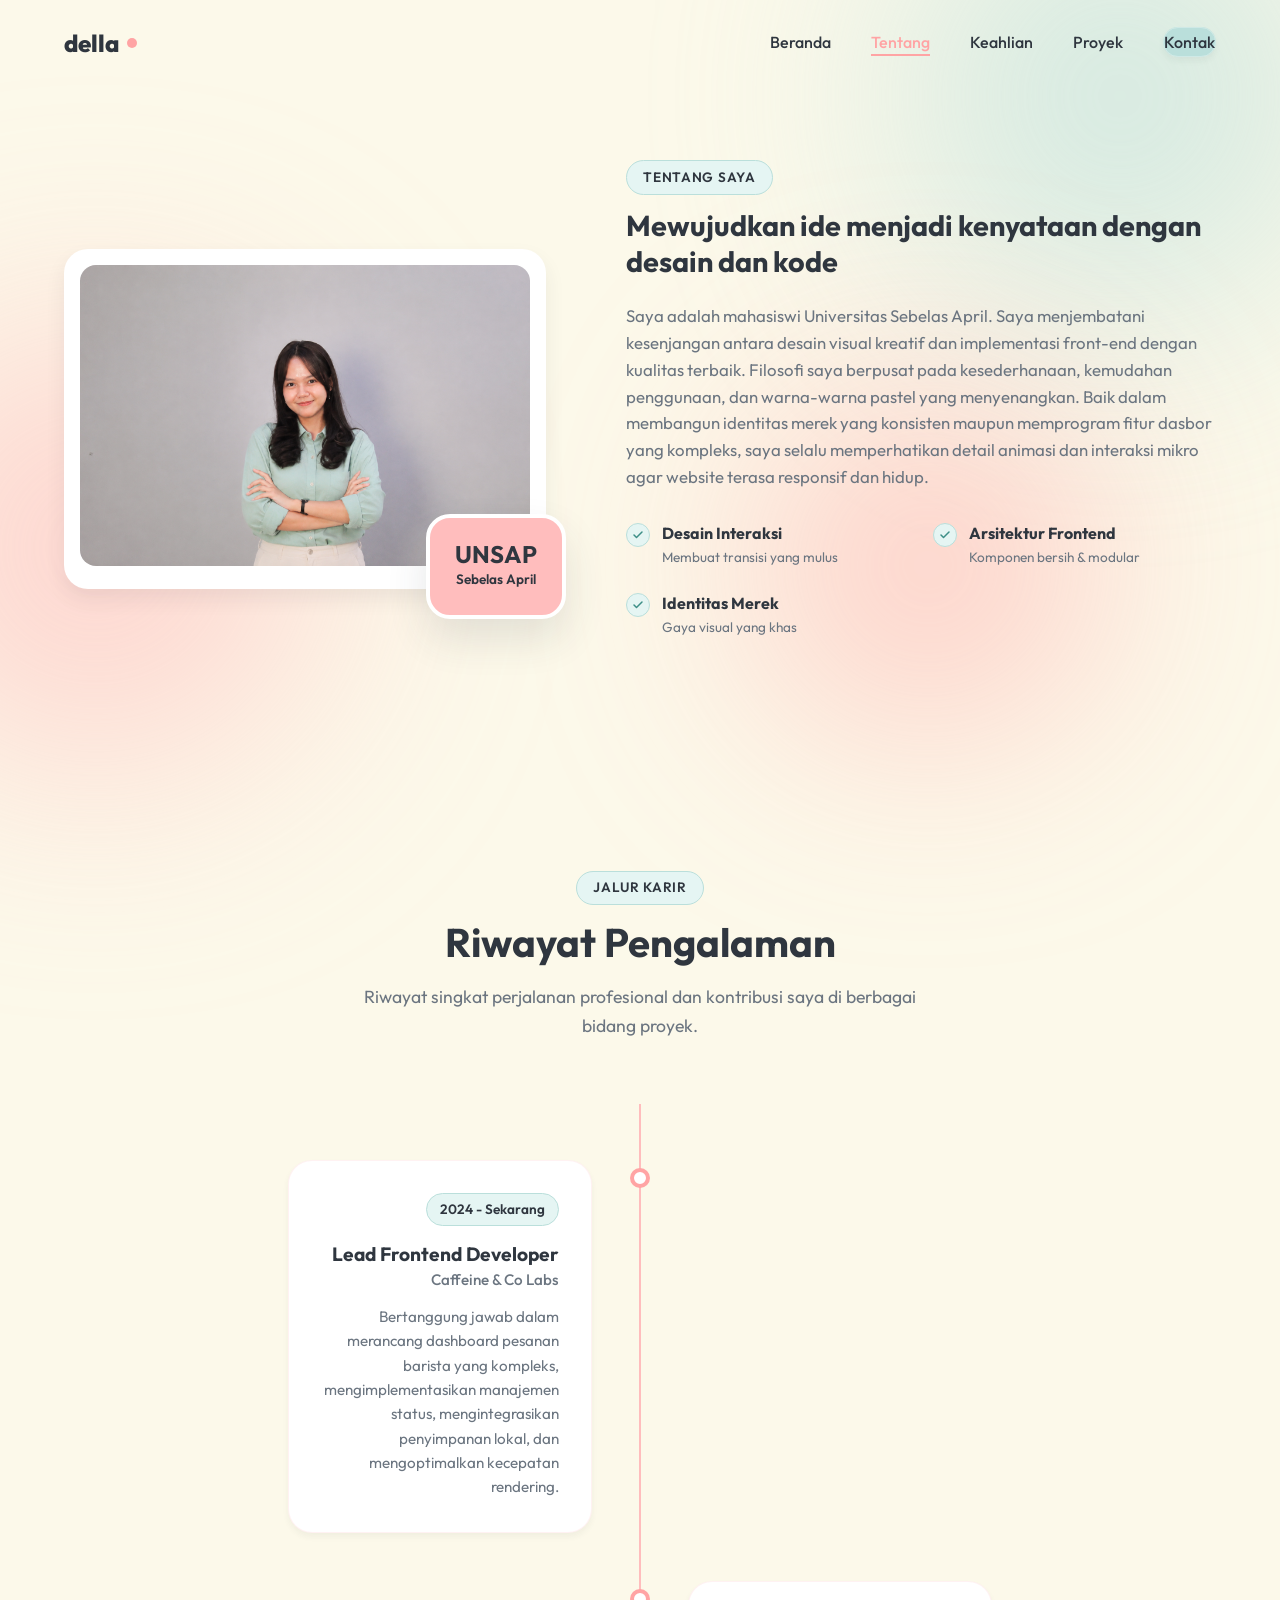
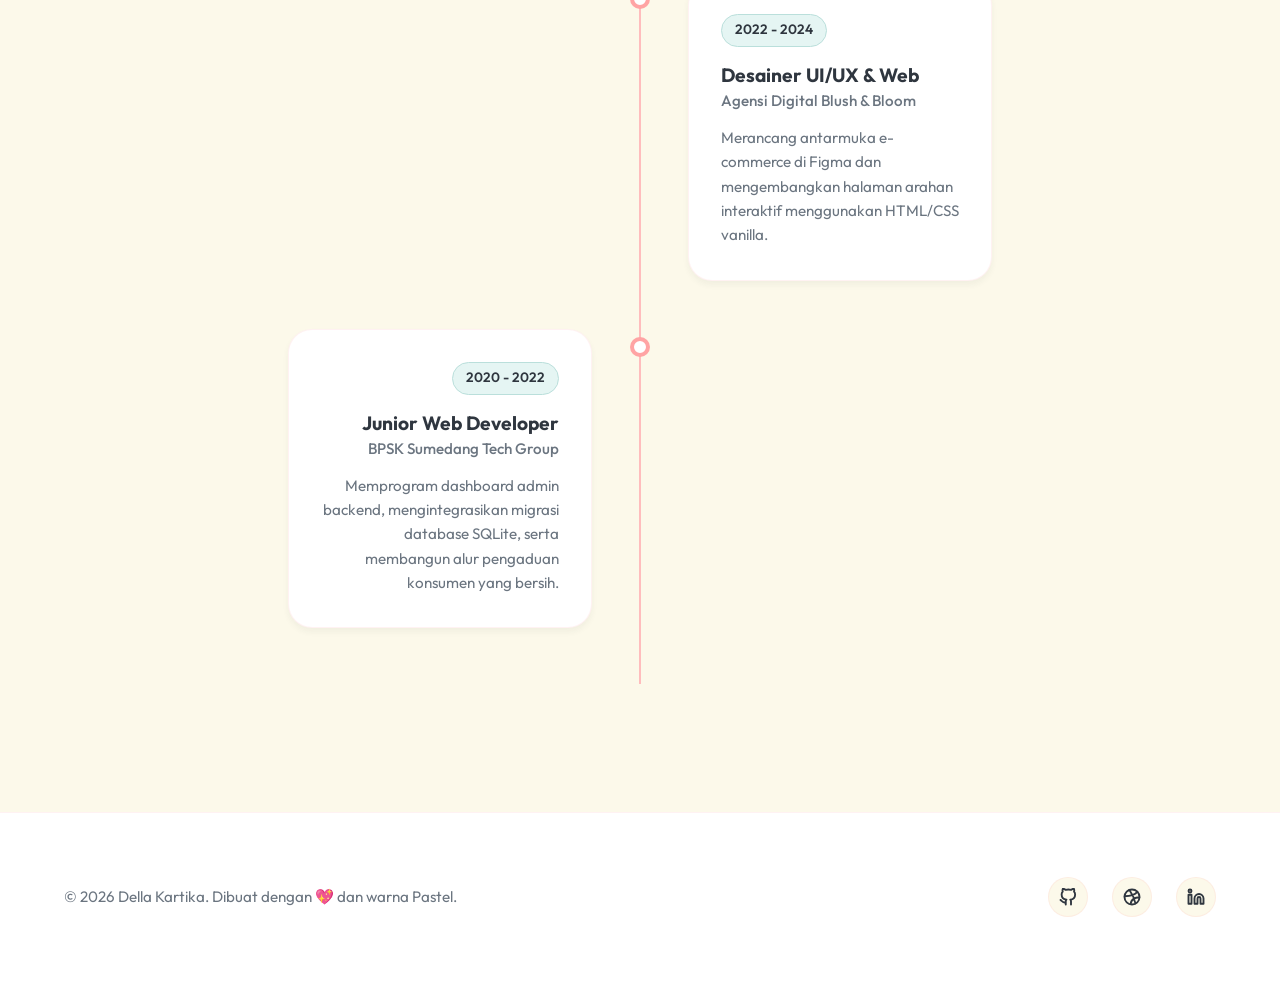
==== pastel-portfolio/about.html @ 95dc67ff "Pisah portofolio menjadi beberapa halaman terpisah (Beranda, Tentang, Keahlian, Proyek, Kontak)" ====
<!DOCTYPE html>
<html lang="id">
<head>
  <meta charset="UTF-8">
  <meta name="viewport" content="width=device-width, initial-scale=1.0">
  
  <title>Della Kartika | Tentang Saya</title>
  <meta name="description" content="Tentang Della Kartika - UI/UX Designer & Frontend Developer. Mahasiswi Universitas Sebelas April di Sumedang, Indonesia.">
  
  <!-- Favicon -->
  <link rel="icon" type="image/png" href="assets/avatar_profile.png">
  
  <!-- CSS Stylesheet -->
  <link rel="stylesheet" href="style.css">
</head>
<body>

  <!-- Background Blobs -->
  <div class="blob-decor blob-1"></div>
  <div class="blob-2 blob-decor"></div>
  <div class="blob-3 blob-decor"></div>

  <!-- Navigation Bar -->
  <header class="navbar" id="navbar">
    <div class="container">
      <a href="index.html" class="logo">
        della<span class="logo-dot"></span>
      </a>
      
      <nav>
        <ul class="nav-links" id="nav-links">
          <li class="nav-item"><a href="index.html">Beranda</a></li>
          <li class="nav-item"><a href="about.html" class="active">Tentang</a></li>
          <li class="nav-item"><a href="skill.html">Keahlian</a></li>
          <li class="nav-item"><a href="project.html">Proyek</a></li>
          <li class="nav-item"><a href="contact.html" class="nav-btn">Kontak</a></li>
        </ul>
      </nav>
      
      <button class="mobile-toggle" id="mobile-toggle" aria-label="Toggle Menu">
        <svg width="24" height="24" viewBox="0 0 24 24" fill="none" stroke="currentColor" stroke-width="2.5" stroke-linecap="round" stroke-linejoin="round">
          <line x1="3" y1="12" x2="21" y2="12"></line>
          <line x1="3" y1="6" x2="21" y2="6"></line>
          <line x1="3" y1="18" x2="21" y2="18"></line>
        </svg>
      </button>
    </div>
  </header>

  <!-- About Section -->
  <section class="about" id="about" style="padding-top: 10rem;">
    <div class="container">
      <div class="about-grid">
        <div class="about-visual" id="about-visual">
          <div class="about-img-box">
            <!-- Reuse avatar for secondary illustration, styled as Polaroid photo -->
            <img src="assets/avatar_profile.png" alt="Della Kartika working" class="about-img">
            <div class="about-badge">
              <span class="num" style="font-size: 1.5rem; font-weight: 700;">UNSAP</span>
              <span class="txt">Sebelas April</span>
            </div>
          </div>
        </div>
        
        <div class="about-content" id="about-content">
          <span class="section-tag">Tentang Saya</span>
          <h2 class="about-subtitle">Mewujudkan ide menjadi kenyataan dengan desain dan kode</h2>
          <p class="about-p">Saya adalah mahasiswi Universitas Sebelas April. Saya menjembatani kesenjangan antara desain visual kreatif dan implementasi front-end dengan kualitas terbaik. Filosofi saya berpusat pada kesederhanaan, kemudahan penggunaan, dan warna-warna pastel yang menyenangkan. Baik dalam membangun identitas merek yang konsisten maupun memprogram fitur dasbor yang kompleks, saya selalu memperhatikan detail animasi dan interaksi mikro agar website terasa responsif dan hidup.</p>
          
          <div class="about-details">
            <div class="detail-item">
              <div class="detail-check">
                <svg width="12" height="12" viewBox="0 0 24 24" fill="none" stroke="currentColor" stroke-width="3" stroke-linecap="round" stroke-linejoin="round"><polyline points="20 6 9 17 4 12"></polyline></svg>
              </div>
              <div class="detail-text">
                <h4>Desain Interaksi</h4>
                <p>Membuat transisi yang mulus</p>
              </div>
            </div>
            
            <div class="detail-item">
              <div class="detail-check">
                <svg width="12" height="12" viewBox="0 0 24 24" fill="none" stroke="currentColor" stroke-width="3" stroke-linecap="round" stroke-linejoin="round"><polyline points="20 6 9 17 4 12"></polyline></svg>
              </div>
              <div class="detail-text">
                <h4>Arsitektur Frontend</h4>
                <p>Komponen bersih & modular</p>
              </div>
            </div>
            
            <div class="detail-item">
              <div class="detail-check">
                <svg width="12" height="12" viewBox="0 0 24 24" fill="none" stroke="currentColor" stroke-width="3" stroke-linecap="round" stroke-linejoin="round"><polyline points="20 6 9 17 4 12"></polyline></svg>
              </div>
              <div class="detail-text">
                <h4>Identitas Merek</h4>
                <p>Gaya visual yang khas</p>
              </div>
            </div>
          </div>
        </div>
      </div>
    </div>
  </section>

  <!-- Experience Section -->
  <section class="experience" id="experience" style="padding-top: 4rem; padding-bottom: 8rem;">
    <div class="container">
      <div class="section-header" id="experience-header">
        <span class="section-tag">Jalur Karir</span>
        <h2 class="section-title">Riwayat Pengalaman</h2>
        <p class="section-desc">Riwayat singkat perjalanan profesional dan kontribusi saya di berbagai bidang proyek.</p>
      </div>
      
      <div class="timeline">
        
        <!-- Experience 1 -->
        <div class="timeline-item timeline-item-left" id="timeline-item-1">
          <div class="timeline-dot"></div>
          <div class="timeline-content">
            <span class="timeline-date">2024 - Sekarang</span>
            <h3 class="timeline-title">Lead Frontend Developer</h3>
            <h4 class="timeline-company">Caffeine & Co Labs</h4>
            <p class="timeline-desc">Bertanggung jawab dalam merancang dashboard pesanan barista yang kompleks, mengimplementasikan manajemen status, mengintegrasikan penyimpanan lokal, dan mengoptimalkan kecepatan rendering.</p>
          </div>
        </div>

        <!-- Experience 2 -->
        <div class="timeline-item timeline-item-right" id="timeline-item-2">
          <div class="timeline-dot"></div>
          <div class="timeline-content">
            <span class="timeline-date">2022 - 2024</span>
            <h3 class="timeline-title">Desainer UI/UX & Web</h3>
            <h4 class="timeline-company">Agensi Digital Blush & Bloom</h4>
            <p class="timeline-desc">Merancang antarmuka e-commerce di Figma dan mengembangkan halaman arahan interaktif menggunakan HTML/CSS vanilla.</p>
          </div>
        </div>

        <!-- Experience 3 -->
        <div class="timeline-item timeline-item-left" id="timeline-item-3">
          <div class="timeline-dot"></div>
          <div class="timeline-content">
            <span class="timeline-date">2020 - 2022</span>
            <h3 class="timeline-title">Junior Web Developer</h3>
            <h4 class="timeline-company">BPSK Sumedang Tech Group</h4>
            <p class="timeline-desc">Memprogram dashboard admin backend, mengintegrasikan migrasi database SQLite, serta membangun alur pengaduan konsumen yang bersih.</p>
          </div>
        </div>

      </div>
    </div>
  </section>

  <!-- Footer Section -->
  <footer>
    <div class="container">
      <div class="footer-content">
        <p class="footer-copy">&copy; 2026 Della Kartika. Dibuat dengan 💖 dan warna Pastel.</p>
        
        <ul class="social-links">
          <li>
            <a href="https://github.com" class="social-link" target="_blank" rel="noopener noreferrer" aria-label="GitHub">
              <svg width="18" height="18" viewBox="0 0 24 24" fill="none" stroke="currentColor" stroke-width="2.5" stroke-linecap="round" stroke-linejoin="round"><path d="M9 19c-5 1.5-5-2.5-7-3m14 6v-3.87a3.37 3.37 0 0 0-.94-2.61c3.14-.35 6.44-1.54 6.44-7A5.44 5.44 0 0 0 20 4.77 5.07 5.07 0 0 0 19.91 1S18.73.65 16 2.48a13.38 13.38 0 0 0-7 0C6.27.65 5.09 1 5.09 1A5.07 5.07 0 0 0 5 4.77a5.44 5.44 0 0 0-1.5 3.78c0 5.42 3.3 6.61 6.44 7A3.37 3.37 0 0 0 9 18.13V22"></path></svg>
            </a>
          </li>
          <li>
            <a href="https://dribbble.com" class="social-link" target="_blank" rel="noopener noreferrer" aria-label="Dribbble">
              <svg width="18" height="18" viewBox="0 0 24 24" fill="none" stroke="currentColor" stroke-width="2.5" stroke-linecap="round" stroke-linejoin="round"><circle cx="12" cy="12" r="10"></circle><path d="M8.56 2.75c4.37 6.03 6.02 9.42 8.03 17.72m2.54-15.38c-3.72 4.35-8.94 5.66-16.88 5.85m19.5 1.9c-3.5-.49-11.05 1-11.6 8.56"></path></svg>
            </a>
          </li>
          <li>
            <a href="https://linkedin.com" class="social-link" target="_blank" rel="noopener noreferrer" aria-label="LinkedIn">
              <svg width="18" height="18" viewBox="0 0 24 24" fill="none" stroke="currentColor" stroke-width="2.5" stroke-linecap="round" stroke-linejoin="round"><path d="M16 8a6 6 0 0 1 6 6v7h-4v-7a2 2 0 0 0-2-2 2 2 0 0 0-2 2v7h-4v-7a6 6 0 0 1 6-6z"></path><rect x="2" y="9" width="4" height="12"></rect><circle cx="4" cy="4" r="2"></circle></svg>
            </a>
          </li>
        </ul>
      </div>
    </div>
  </footer>

  <!-- Back to Top Button -->
  <button class="back-to-top" id="back-to-top" aria-label="Back to top">
    <svg width="20" height="20" viewBox="0 0 24 24" fill="none" stroke="currentColor" stroke-width="2.5" stroke-linecap="round" stroke-linejoin="round"><polyline points="18 15 12 9 6 15"></polyline></svg>
  </button>

  <!-- JavaScript Interaction -->
  <script src="script.js"></script>
</body>
</html>
---- pastel-portfolio/style.css ----
/* 
   Pastel Portfolio Stylesheet
   Color Palette:
   - Cream Background: #FCF9EA
   - Mint Accent: #BADFDB
   - Coral Accent: #FFA4A4
   - Rose Accent: #FFBDBD
*/

@import url('https://fonts.googleapis.com/css2?family=Outfit:wght@300;400;500;600;700;800&family=Playfair+Display:ital,wght@0,400;0,600;0,700;1,400&display=swap');

:root {
  --color-cream: #FCF9EA;
  --color-mint: #BADFDB;
  --color-coral: #FFA4A4;
  --color-rose: #FFBDBD;
  
  /* Semi-transparent variations for styling & glassmorphism */
  --color-cream-rgba: rgba(252, 249, 234, 0.85);
  --color-mint-light: #e5f5f3;
  --color-coral-light: #ffeaea;
  --color-rose-light: #fff0f0;
  
  /* Neutral Palette */
  --color-text-dark: #2F363F;
  --color-text-muted: #6B7580;
  --color-white: #FFFFFF;
  
  /* Borders and Shadows */
  --border-radius-sm: 8px;
  --border-radius-md: 16px;
  --border-radius-lg: 24px;
  --border-radius-circle: 50%;
  
  --shadow-sm: 0 4px 6px rgba(47, 54, 63, 0.05);
  --shadow-md: 0 10px 20px rgba(47, 54, 63, 0.08);
  --shadow-lg: 0 20px 40px rgba(47, 54, 63, 0.12);
  --shadow-inset: inset 0 2px 4px rgba(0, 0, 0, 0.06);
  
  --transition-fast: 0.2s ease;
  --transition-normal: 0.3s cubic-bezier(0.25, 0.8, 0.25, 1);
  --transition-slow: 0.5s cubic-bezier(0.25, 0.8, 0.25, 1);
}

/* Reset Styles */
*, *::before, *::after {
  box-sizing: border-box;
  margin: 0;
  padding: 0;
}

html {
  scroll-behavior: smooth;
  font-size: 16px;
}

body {
  font-family: 'Outfit', sans-serif;
  background-color: var(--color-cream);
  color: var(--color-text-dark);
  line-height: 1.6;
  overflow-x: hidden;
}

/* Typography styling */
h1, h2, h3, h4, h5, h6 {
  font-family: 'Outfit', sans-serif;
  font-weight: 700;
  line-height: 1.25;
  color: var(--color-text-dark);
}

.font-serif {
  font-family: 'Playfair Display', serif;
  font-style: italic;
  font-weight: 400;
}

a {
  text-decoration: none;
  color: inherit;
  transition: var(--transition-fast);
}

/* Scrollbar Customization */
::-webkit-scrollbar {
  width: 10px;
}
::-webkit-scrollbar-track {
  background: var(--color-cream);
}
::-webkit-scrollbar-thumb {
  background: var(--color-rose);
  border-radius: 5px;
  border: 2px solid var(--color-cream);
}
::-webkit-scrollbar-thumb:hover {
  background: var(--color-coral);
}

/* Background blob decorations */
.blob-decor {
  position: absolute;
  width: 35vw;
  height: 35vw;
  border-radius: 50%;
  filter: blur(120px);
  z-index: -1;
  opacity: 0.6;
  pointer-events: none;
}

.blob-1 {
  background: var(--color-mint);
  top: -10vw;
  right: -5vw;
  animation: float-slow 20s infinite alternate;
}

.blob-2 {
  background: var(--color-rose);
  bottom: 10vw;
  left: -10vw;
  animation: float-slow 25s infinite alternate-reverse;
}

.blob-3 {
  background: var(--color-coral);
  top: 45%;
  right: 15%;
  width: 25vw;
  height: 25vw;
  animation: float-slow 18s infinite alternate;
}

@keyframes float-slow {
  0% { transform: translate(0, 0) scale(1); }
  50% { transform: translate(30px, -50px) scale(1.1); }
  100% { transform: translate(-20px, 30px) scale(0.9); }
}

/* Layout Container */
.container {
  width: 100%;
  max-width: 1200px;
  margin: 0 auto;
  padding: 0 1.5rem;
}

/* Section Common Styling */
section {
  padding: 8rem 0;
  position: relative;
}

.section-header {
  text-align: center;
  margin-bottom: 4rem;
  opacity: 0;
  transform: translateY(20px);
  transition: var(--transition-slow);
}

.section-header.active {
  opacity: 1;
  transform: translateY(0);
}

.section-tag {
  display: inline-block;
  padding: 0.35rem 1rem;
  background-color: var(--color-mint-light);
  border: 1px solid var(--color-mint);
  border-radius: var(--border-radius-lg);
  font-size: 0.85rem;
  font-weight: 600;
  color: var(--color-text-dark);
  text-transform: uppercase;
  letter-spacing: 0.05em;
  margin-bottom: 0.75rem;
}

.section-title {
  font-size: 2.5rem;
  margin-bottom: 1rem;
}

.section-desc {
  max-width: 600px;
  margin: 0 auto;
  color: var(--color-text-muted);
  font-size: 1.1rem;
}

/* Header & Navigation */
.navbar {
  position: fixed;
  top: 0;
  left: 0;
  width: 100%;
  z-index: 100;
  padding: 1.5rem 0;
  transition: var(--transition-normal);
}

.navbar.scrolled {
  background-color: var(--color-cream-rgba);
  backdrop-filter: blur(12px);
  box-shadow: var(--shadow-sm);
  padding: 1rem 0;
  border-bottom: 1px solid rgba(255, 189, 189, 0.2);
}

.navbar .container {
  display: flex;
  justify-content: space-between;
  align-items: center;
}

.logo {
  font-size: 1.5rem;
  font-weight: 800;
  display: flex;
  align-items: center;
  gap: 0.5rem;
}

.logo-dot {
  display: inline-block;
  width: 10px;
  height: 10px;
  background-color: var(--color-coral);
  border-radius: var(--border-radius-circle);
}

.nav-links {
  display: flex;
  list-style: none;
  gap: 2.5rem;
  align-items: center;
}

.nav-item a {
  font-weight: 500;
  position: relative;
  padding: 0.25rem 0;
}

.nav-item a::after {
  content: '';
  position: absolute;
  bottom: 0;
  left: 0;
  width: 0;
  height: 2px;
  background-color: var(--color-coral);
  transition: var(--transition-fast);
}

.nav-item a:hover,
.nav-item a.active {
  color: var(--color-coral);
}

.nav-item a:hover::after,
.nav-item a.active::after {
  width: 100%;
}

.nav-btn {
  background-color: var(--color-mint);
  padding: 0.6rem 1.25rem;
  border-radius: var(--border-radius-md);
  font-weight: 600;
  box-shadow: var(--shadow-sm);
  border: 1px solid rgba(255, 255, 255, 0.3);
}

.nav-btn:hover {
  background-color: var(--color-white);
  color: var(--color-text-dark);
  border-color: var(--color-mint);
  box-shadow: var(--shadow-md);
  transform: translateY(-2px);
}

.mobile-toggle {
  display: none;
  cursor: pointer;
  border: none;
  background: none;
  font-size: 1.5rem;
}

/* Hero Section */
.hero {
  min-height: 100vh;
  display: flex;
  align-items: center;
  padding-top: 8rem;
  overflow: hidden;
}

.hero-grid {
  display: grid;
  grid-template-columns: 1.2fr 0.8fr;
  gap: 4rem;
  align-items: center;
}

.hero-text {
  opacity: 0;
  transform: translateY(30px);
  transition: var(--transition-slow) 0.1s;
}

.hero-text.active {
  opacity: 1;
  transform: translateY(0);
}

.hero-tag {
  display: inline-block;
  padding: 0.5rem 1.25rem;
  background-color: var(--color-rose-light);
  border: 1px solid var(--color-rose);
  color: var(--color-text-dark);
  font-weight: 600;
  font-size: 0.9rem;
  border-radius: 30px;
  margin-bottom: 1.5rem;
}

.hero-title {
  font-size: 4rem;
  font-weight: 800;
  margin-bottom: 1.5rem;
  line-height: 1.1;
}

.hero-title span.accent {
  background: linear-gradient(120deg, var(--color-coral) 0%, var(--color-rose) 100%);
  -webkit-background-clip: text;
  -webkit-text-fill-color: transparent;
}

.hero-desc {
  font-size: 1.2rem;
  color: var(--color-text-muted);
  margin-bottom: 2.5rem;
  max-width: 580px;
}

.hero-cta {
  display: flex;
  gap: 1.25rem;
  align-items: center;
}

.btn {
  display: inline-flex;
  align-items: center;
  justify-content: center;
  padding: 0.9rem 2rem;
  border-radius: var(--border-radius-md);
  font-weight: 600;
  font-size: 1rem;
  transition: var(--transition-normal);
  cursor: pointer;
  border: 1px solid transparent;
}

.btn-primary {
  background-color: var(--color-coral);
  color: var(--color-white);
  box-shadow: 0 6px 20px rgba(255, 164, 164, 0.4);
}

.btn-primary:hover {
  background-color: var(--color-white);
  color: var(--color-coral);
  border-color: var(--color-coral);
  transform: translateY(-3px);
  box-shadow: 0 10px 25px rgba(255, 164, 164, 0.2);
}

.btn-secondary {
  background-color: var(--color-white);
  border: 1px solid var(--color-rose);
  color: var(--color-text-dark);
  box-shadow: var(--shadow-sm);
}

.btn-secondary:hover {
  background-color: var(--color-rose-light);
  transform: translateY(-3px);
  box-shadow: var(--shadow-md);
}

.hero-visual {
  position: relative;
  display: flex;
  justify-content: center;
  align-items: center;
  opacity: 0;
  transform: scale(0.9);
  transition: var(--transition-slow) 0.3s;
}

.hero-visual.active {
  opacity: 1;
  transform: scale(1);
}

.avatar-wrapper {
  position: relative;
  width: 320px;
  height: 320px;
  z-index: 2;
}

.avatar-image {
  width: 100%;
  height: 100%;
  border-radius: var(--border-radius-circle);
  object-fit: cover;
  border: 8px solid var(--color-white);
  box-shadow: var(--shadow-lg);
  position: relative;
  z-index: 2;
}

.avatar-border-decor {
  position: absolute;
  top: -10px;
  left: -10px;
  right: -10px;
  bottom: -10px;
  border-radius: var(--border-radius-circle);
  border: 2px dashed var(--color-rose);
  animation: rotate-slow 30s linear infinite;
  pointer-events: none;
  z-index: 1;
}

@keyframes rotate-slow {
  from { transform: rotate(0deg); }
  to { transform: rotate(360deg); }
}

.floating-card {
  position: absolute;
  background-color: rgba(255, 255, 255, 0.9);
  backdrop-filter: blur(8px);
  border: 1px solid rgba(255, 255, 255, 0.5);
  border-radius: var(--border-radius-md);
  padding: 0.8rem 1.2rem;
  display: flex;
  align-items: center;
  gap: 0.75rem;
  box-shadow: var(--shadow-md);
  z-index: 3;
}

.card-top-left {
  top: 20px;
  left: -30px;
  animation: float-vertical 4s ease-in-out infinite alternate;
}

.card-bottom-right {
  bottom: 30px;
  right: -30px;
  animation: float-vertical 4.5s ease-in-out infinite alternate-reverse 0.5s;
}

@keyframes float-vertical {
  0% { transform: translateY(0); }
  100% { transform: translateY(-12px); }
}

.card-icon {
  width: 36px;
  height: 36px;
  border-radius: var(--border-radius-circle);
  display: flex;
  align-items: center;
  justify-content: center;
  font-size: 1.2rem;
}

.icon-mint { background-color: var(--color-mint-light); color: #3d8f87; }
.icon-coral { background-color: var(--color-coral-light); color: #c46060; }

.card-info h5 {
  font-size: 0.95rem;
  font-weight: 700;
}

.card-info p {
  font-size: 0.8rem;
  color: var(--color-text-muted);
}

/* About Section */
.about-grid {
  display: grid;
  grid-template-columns: 0.9fr 1.1fr;
  gap: 5rem;
  align-items: center;
}

.about-visual {
  position: relative;
  opacity: 0;
  transform: translateX(-30px);
  transition: var(--transition-slow);
}

.about-visual.active {
  opacity: 1;
  transform: translateX(0);
}

.about-img-box {
  background-color: var(--color-white);
  padding: 1rem;
  border-radius: var(--border-radius-lg);
  box-shadow: var(--shadow-md);
  position: relative;
}

.about-img {
  width: 100%;
  height: auto;
  border-radius: var(--border-radius-md);
}

.about-badge {
  position: absolute;
  bottom: -30px;
  right: -20px;
  background-color: var(--color-rose);
  padding: 1.5rem;
  border-radius: var(--border-radius-lg);
  color: var(--color-text-dark);
  text-align: center;
  box-shadow: var(--shadow-lg);
  border: 4px solid var(--color-white);
  min-width: 140px;
}

.about-badge .num {
  display: block;
  font-size: 2.2rem;
  font-weight: 800;
  line-height: 1;
}

.about-badge .txt {
  font-size: 0.85rem;
  font-weight: 600;
}

.about-content {
  opacity: 0;
  transform: translateX(30px);
  transition: var(--transition-slow);
}

.about-content.active {
  opacity: 1;
  transform: translateX(0);
}

.about-subtitle {
  font-size: 1.8rem;
  margin-bottom: 1.5rem;
}

.about-p {
  color: var(--color-text-muted);
  margin-bottom: 2rem;
  font-size: 1.05rem;
}

.about-details {
  display: grid;
  grid-template-columns: 1fr 1fr;
  gap: 1.5rem;
  margin-bottom: 2.5rem;
}

.detail-item {
  display: flex;
  align-items: flex-start;
  gap: 0.75rem;
}

.detail-check {
  width: 24px;
  height: 24px;
  border-radius: var(--border-radius-circle);
  background-color: var(--color-mint-light);
  border: 1px solid var(--color-mint);
  display: flex;
  align-items: center;
  justify-content: center;
  color: #3d8f87;
  font-size: 0.75rem;
  flex-shrink: 0;
}

.detail-text h4 {
  font-size: 1rem;
  margin-bottom: 0.25rem;
}

.detail-text p {
  font-size: 0.85rem;
  color: var(--color-text-muted);
}

/* Skills Section */
.skill-grid {
  display: grid;
  grid-template-columns: repeat(3, 1fr);
  gap: 2.5rem;
}

.skill-column {
  background-color: rgba(255, 255, 255, 0.5);
  border: 1px solid rgba(255, 189, 189, 0.3);
  padding: 2.5rem;
  border-radius: var(--border-radius-lg);
  box-shadow: var(--shadow-sm);
  transition: var(--transition-normal);
  opacity: 0;
  transform: translateY(30px);
}

.skill-column.active {
  opacity: 1;
  transform: translateY(0);
}

.skill-column:hover {
  transform: translateY(-5px);
  box-shadow: var(--shadow-md);
  border-color: var(--color-rose);
  background-color: rgba(255, 255, 255, 0.8);
}

.skill-col-header {
  display: flex;
  align-items: center;
  gap: 1rem;
  margin-bottom: 2rem;
}

.skill-icon {
  width: 48px;
  height: 48px;
  border-radius: var(--border-radius-md);
  display: flex;
  align-items: center;
  justify-content: center;
  font-size: 1.5rem;
}

.skill-icon.mint { background-color: var(--color-mint); }
.skill-icon.coral { background-color: var(--color-coral); color: var(--color-white); }
.skill-icon.rose { background-color: var(--color-rose); }

.skill-col-header h3 {
  font-size: 1.3rem;
  font-weight: 700;
}

.skill-list {
  display: flex;
  flex-direction: column;
  gap: 1.5rem;
}

.skill-bar-item {
  width: 100%;
}

.skill-info {
  display: flex;
  justify-content: space-between;
  margin-bottom: 0.5rem;
  font-size: 0.95rem;
  font-weight: 600;
}

.skill-progress-bg {
  width: 100%;
  height: 8px;
  background-color: var(--color-cream);
  border: 1px solid rgba(255, 189, 189, 0.3);
  border-radius: var(--border-radius-lg);
  overflow: hidden;
}

.skill-progress-bar {
  height: 100%;
  border-radius: var(--border-radius-lg);
  width: 0%; /* Animated on scroll */
  transition: width 1.5s cubic-bezier(0.1, 0.8, 0.2, 1);
}

.skill-progress-bar.mint { background-color: var(--color-mint); }
.skill-progress-bar.coral { background-color: var(--color-coral); }
.skill-progress-bar.rose { background-color: var(--color-rose); }

/* Projects Section */
.project-filters {
  display: flex;
  justify-content: center;
  gap: 1rem;
  margin-bottom: 3.5rem;
  list-style: none;
  opacity: 0;
  transform: translateY(15px);
  transition: var(--transition-normal);
}

.project-filters.active {
  opacity: 1;
  transform: translateY(0);
}

.filter-btn {
  padding: 0.6rem 1.5rem;
  border-radius: 30px;
  font-size: 0.95rem;
  font-weight: 600;
  background-color: var(--color-white);
  border: 1px solid var(--color-rose);
  cursor: pointer;
  transition: var(--transition-normal);
}

.filter-btn:hover, .filter-btn.active {
  background-color: var(--color-coral);
  color: var(--color-white);
  border-color: var(--color-coral);
  box-shadow: 0 4px 12px rgba(255, 164, 164, 0.3);
}

.projects-grid {
  display: grid;
  grid-template-columns: repeat(auto-fill, minmax(350px, 1fr));
  gap: 2rem;
}

.projects-empty {
  grid-column: 1 / -1;
  text-align: center;
  padding: 5rem 2rem;
  background: var(--color-white);
  border-radius: var(--border-radius-lg);
  border: 2px dashed var(--color-mint);
  max-width: 550px;
  margin: 1rem auto 0 auto;
  box-shadow: var(--shadow-sm);
  transition: transform var(--transition-normal), border-color var(--transition-normal);
}

.projects-empty:hover {
  transform: translateY(-5px);
  border-color: var(--color-rose);
}

.projects-empty .empty-icon {
  font-size: 3.5rem;
  margin-bottom: 1.5rem;
  animation: float-vertical 3s ease-in-out infinite alternate;
}

.projects-empty h3 {
  font-family: 'Outfit', sans-serif;
  font-size: 1.6rem;
  color: var(--color-text-dark);
  margin-bottom: 0.75rem;
}

.projects-empty p {
  color: var(--color-text-muted);
  font-size: 1rem;
  line-height: 1.6;
}

.project-card {
  background-color: var(--color-white);
  border-radius: var(--border-radius-lg);
  overflow: hidden;
  box-shadow: var(--shadow-sm);
  border: 1px solid rgba(255, 189, 189, 0.2);
  transition: var(--transition-normal);
  cursor: pointer;
  opacity: 0;
  transform: translateY(30px);
}

.project-card.active {
  opacity: 1;
  transform: translateY(0);
}

.project-card:hover {
  transform: translateY(-8px);
  box-shadow: var(--shadow-lg);
  border-color: var(--color-rose);
}

.project-img-container {
  position: relative;
  overflow: hidden;
  aspect-ratio: 16/10;
  background-color: var(--color-cream);
}

.project-img {
  width: 100%;
  height: 100%;
  object-fit: cover;
  transition: var(--transition-slow);
}

.project-card:hover .project-img {
  transform: scale(1.05);
}

.project-overlay {
  position: absolute;
  top: 0;
  left: 0;
  width: 100%;
  height: 100%;
  background: rgba(47, 54, 63, 0.2);
  display: flex;
  justify-content: center;
  align-items: center;
  opacity: 0;
  transition: var(--transition-normal);
}

.project-card:hover .project-overlay {
  opacity: 1;
}

.project-view-btn {
  background-color: var(--color-white);
  color: var(--color-text-dark);
  width: 48px;
  height: 48px;
  border-radius: var(--border-radius-circle);
  display: flex;
  align-items: center;
  justify-content: center;
  font-size: 1.2rem;
  box-shadow: var(--shadow-md);
  transform: scale(0.8);
  transition: var(--transition-normal);
}

.project-card:hover .project-view-btn {
  transform: scale(1);
}

.project-content {
  padding: 1.75rem;
}

.project-category {
  font-size: 0.8rem;
  text-transform: uppercase;
  letter-spacing: 0.05em;
  font-weight: 700;
  color: var(--color-text-muted);
  margin-bottom: 0.5rem;
}

.project-card-title {
  font-size: 1.25rem;
  font-weight: 700;
  margin-bottom: 0.75rem;
  transition: var(--transition-fast);
}

.project-card:hover .project-card-title {
  color: var(--color-coral);
}

.project-tags {
  display: flex;
  flex-wrap: wrap;
  gap: 0.5rem;
}

.project-tag {
  font-size: 0.75rem;
  font-weight: 600;
  padding: 0.25rem 0.6rem;
  border-radius: var(--border-radius-sm);
  background-color: var(--color-cream);
  color: var(--color-text-dark);
  border: 1px solid rgba(255, 189, 189, 0.3);
}

/* Timeline Section */
.timeline {
  max-width: 800px;
  margin: 0 auto;
  position: relative;
  padding: 2rem 0;
}

.timeline::before {
  content: '';
  position: absolute;
  top: 0;
  bottom: 0;
  left: 50%;
  width: 2px;
  background-color: var(--color-rose);
  transform: translateX(-50%);
}

.timeline-item {
  position: relative;
  width: 50%;
  padding: 1.5rem 3rem;
  box-sizing: border-box;
  opacity: 0;
  transform: translateY(30px);
  transition: var(--transition-slow);
}

.timeline-item.active {
  opacity: 1;
  transform: translateY(0);
}

.timeline-item-left {
  left: 0;
  text-align: right;
}

.timeline-item-right {
  left: 50%;
  text-align: left;
}

.timeline-dot {
  position: absolute;
  top: 2rem;
  width: 20px;
  height: 20px;
  border-radius: var(--border-radius-circle);
  background-color: var(--color-white);
  border: 4px solid var(--color-coral);
  z-index: 5;
}

.timeline-item-left .timeline-dot {
  right: -10px;
}

.timeline-item-right .timeline-dot {
  left: -10px;
}

.timeline-content {
  background-color: var(--color-white);
  border: 1px solid rgba(255, 189, 189, 0.2);
  border-radius: var(--border-radius-lg);
  padding: 2rem;
  box-shadow: var(--shadow-sm);
  transition: var(--transition-normal);
  position: relative;
}

.timeline-content:hover {
  box-shadow: var(--shadow-md);
  border-color: var(--color-mint);
  transform: translateY(-3px);
}

.timeline-date {
  display: inline-block;
  padding: 0.3rem 0.8rem;
  background-color: var(--color-mint-light);
  border: 1px solid var(--color-mint);
  border-radius: 20px;
  font-size: 0.85rem;
  font-weight: 600;
  margin-bottom: 1rem;
}

.timeline-title {
  font-size: 1.2rem;
  font-weight: 700;
  margin-bottom: 0.25rem;
}

.timeline-company {
  font-size: 0.95rem;
  color: var(--color-text-muted);
  font-weight: 500;
  margin-bottom: 1rem;
}

.timeline-desc {
  color: var(--color-text-muted);
  font-size: 0.95rem;
}

/* Contact Section */
.contact-grid {
  display: grid;
  grid-template-columns: 0.8fr 1.2fr;
  gap: 4rem;
  align-items: flex-start;
}

.contact-info {
  opacity: 0;
  transform: translateX(-30px);
  transition: var(--transition-slow);
}

.contact-info.active {
  opacity: 1;
  transform: translateX(0);
}

.contact-subtitle {
  font-size: 1.8rem;
  margin-bottom: 1.5rem;
}

.contact-p {
  color: var(--color-text-muted);
  margin-bottom: 2.5rem;
  font-size: 1.05rem;
}

.contact-cards {
  display: flex;
  flex-direction: column;
  gap: 1.5rem;
}

.contact-info-card {
  display: flex;
  align-items: center;
  gap: 1.25rem;
  background-color: rgba(255, 255, 255, 0.5);
  padding: 1.25rem 1.75rem;
  border-radius: var(--border-radius-md);
  border: 1px solid rgba(255, 189, 189, 0.2);
  transition: var(--transition-normal);
}

.contact-info-card:hover {
  background-color: var(--color-white);
  border-color: var(--color-rose);
  transform: translateX(5px);
}

.contact-info-icon {
  width: 44px;
  height: 44px;
  border-radius: var(--border-radius-circle);
  background-color: var(--color-mint-light);
  display: flex;
  align-items: center;
  justify-content: center;
  font-size: 1.2rem;
  color: #3d8f87;
  flex-shrink: 0;
}

.contact-info-text h4 {
  font-size: 0.9rem;
  color: var(--color-text-muted);
  font-weight: 500;
  text-transform: uppercase;
  letter-spacing: 0.05em;
}

.contact-info-text p {
  font-size: 1.1rem;
  font-weight: 600;
}

.contact-form-container {
  background-color: var(--color-white);
  border: 1px solid rgba(255, 189, 189, 0.2);
  border-radius: var(--border-radius-lg);
  padding: 3rem;
  box-shadow: var(--shadow-md);
  opacity: 0;
  transform: translateX(30px);
  transition: var(--transition-slow);
}

.contact-form-container.active {
  opacity: 1;
  transform: translateX(0);
}

.form-row {
  display: grid;
  grid-template-columns: 1fr 1fr;
  gap: 1.5rem;
  margin-bottom: 1.5rem;
}

.form-group {
  margin-bottom: 1.5rem;
}

.form-group label {
  display: block;
  font-size: 0.9rem;
  font-weight: 600;
  margin-bottom: 0.5rem;
}

.form-control {
  width: 100%;
  padding: 0.85rem 1.25rem;
  border-radius: var(--border-radius-md);
  border: 1px solid var(--color-rose);
  background-color: var(--color-cream);
  font-family: inherit;
  font-size: 0.95rem;
  color: var(--color-text-dark);
  transition: var(--transition-normal);
}

.form-control:focus {
  outline: none;
  border-color: var(--color-mint);
  background-color: var(--color-white);
  box-shadow: 0 0 0 4px var(--color-mint-light);
}

textarea.form-control {
  resize: vertical;
  min-height: 140px;
}

/* Footer Section */
footer {
  background-color: var(--color-white);
  border-top: 1px solid rgba(255, 189, 189, 0.2);
  padding: 4rem 0;
}

.footer-content {
  display: flex;
  justify-content: space-between;
  align-items: center;
}

.footer-copy {
  color: var(--color-text-muted);
  font-size: 0.95rem;
}

.social-links {
  display: flex;
  gap: 1.5rem;
  list-style: none;
}

.social-link {
  width: 40px;
  height: 40px;
  border-radius: var(--border-radius-circle);
  background-color: var(--color-cream);
  display: flex;
  align-items: center;
  justify-content: center;
  font-size: 1.1rem;
  transition: var(--transition-normal);
  border: 1px solid rgba(255, 189, 189, 0.2);
}

.social-link:hover {
  background-color: var(--color-coral);
  color: var(--color-white);
  transform: translateY(-3px);
  box-shadow: 0 4px 10px rgba(255, 164, 164, 0.3);
}

/* Modal Popup Styles */
.modal-overlay {
  position: fixed;
  top: 0;
  left: 0;
  width: 100%;
  height: 100%;
  background-color: rgba(47, 54, 63, 0.4);
  backdrop-filter: blur(8px);
  z-index: 1000;
  display: flex;
  align-items: center;
  justify-content: center;
  opacity: 0;
  pointer-events: none;
  transition: var(--transition-normal);
}

.modal-overlay.active {
  opacity: 1;
  pointer-events: auto;
}

.modal-container {
  background-color: var(--color-cream);
  width: 90%;
  max-width: 800px;
  border-radius: var(--border-radius-lg);
  box-shadow: var(--shadow-lg);
  overflow: hidden;
  border: 1px solid rgba(255, 189, 189, 0.3);
  transform: scale(0.9);
  transition: var(--transition-normal);
}

.modal-overlay.active .modal-container {
  transform: scale(1);
}

.modal-header {
  padding: 1.5rem 2rem;
  background-color: var(--color-white);
  border-bottom: 1px solid rgba(255, 189, 189, 0.2);
  display: flex;
  justify-content: space-between;
  align-items: center;
}

.modal-title {
  font-size: 1.5rem;
  font-weight: 700;
}

.modal-close {
  background: none;
  border: none;
  font-size: 1.5rem;
  cursor: pointer;
  color: var(--color-text-muted);
  transition: var(--transition-fast);
}

.modal-close:hover {
  color: var(--color-coral);
  transform: rotate(90deg);
}

.modal-body {
  padding: 2rem;
  max-height: 70vh;
  overflow-y: auto;
}

.modal-img-box {
  width: 100%;
  aspect-ratio: 16/9;
  border-radius: var(--border-radius-md);
  overflow: hidden;
  margin-bottom: 2rem;
  box-shadow: var(--shadow-sm);
  background-color: var(--color-white);
  border: 1px solid rgba(255, 189, 189, 0.2);
}

.modal-img {
  width: 100%;
  height: 100%;
  object-fit: cover;
}

.modal-meta {
  display: grid;
  grid-template-columns: 1.3fr 0.7fr;
  gap: 2rem;
  align-items: flex-start;
}

.modal-info h4 {
  font-size: 1.1rem;
  margin-bottom: 0.75rem;
}

.modal-info p {
  color: var(--color-text-muted);
  margin-bottom: 1.5rem;
}

.modal-sidebar-box {
  background-color: var(--color-white);
  padding: 1.5rem;
  border-radius: var(--border-radius-md);
  border: 1px solid rgba(255, 189, 189, 0.2);
}

.modal-sidebar-box h5 {
  font-size: 0.95rem;
  margin-bottom: 0.75rem;
  text-transform: uppercase;
  letter-spacing: 0.05em;
  color: var(--color-text-muted);
}

.modal-tech-list {
  display: flex;
  flex-wrap: wrap;
  gap: 0.5rem;
  margin-bottom: 1.5rem;
}

.modal-link-btn {
  display: block;
  text-align: center;
  padding: 0.75rem 1.25rem;
  background-color: var(--color-mint);
  border-radius: var(--border-radius-md);
  font-weight: 600;
  transition: var(--transition-normal);
}

.modal-link-btn:hover {
  background-color: var(--color-coral);
  color: var(--color-white);
}

/* Toast Notifications */
.toast-container {
  position: fixed;
  bottom: 2rem;
  right: 2rem;
  z-index: 1100;
}

.toast {
  background-color: var(--color-white);
  border-left: 5px solid var(--color-mint);
  padding: 1rem 1.5rem;
  border-radius: var(--border-radius-md);
  box-shadow: var(--shadow-lg);
  display: flex;
  align-items: center;
  gap: 0.75rem;
  transform: translateX(120%);
  transition: transform 0.4s cubic-bezier(0.175, 0.885, 0.32, 1.275);
}

.toast.show {
  transform: translateX(0);
}

.toast-icon {
  width: 24px;
  height: 24px;
  border-radius: var(--border-radius-circle);
  background-color: var(--color-mint-light);
  color: #3d8f87;
  display: flex;
  align-items: center;
  justify-content: center;
  font-size: 0.85rem;
}

.toast-content h5 {
  font-size: 0.95rem;
  font-weight: 700;
}

.toast-content p {
  font-size: 0.8rem;
  color: var(--color-text-muted);
}

/* Back to Top Button */
.back-to-top {
  position: fixed;
  bottom: 2rem;
  left: 2rem;
  width: 44px;
  height: 44px;
  border-radius: var(--border-radius-circle);
  background-color: var(--color-white);
  border: 1px solid var(--color-rose);
  display: flex;
  align-items: center;
  justify-content: center;
  cursor: pointer;
  z-index: 90;
  box-shadow: var(--shadow-md);
  opacity: 0;
  transform: scale(0.8) translateY(20px);
  pointer-events: none;
  transition: var(--transition-normal);
}

.back-to-top.show {
  opacity: 1;
  transform: scale(1) translateY(0);
  pointer-events: auto;
}

.back-to-top:hover {
  background-color: var(--color-rose);
  transform: scale(1.1);
}

/* Responsive styling */
@media (max-width: 1024px) {
  html {
    font-size: 15px;
  }
  
  .hero-grid {
    gap: 2rem;
  }
  
  .hero-title {
    font-size: 3.5rem;
  }
  
  .about-grid {
    gap: 3rem;
  }
  
  .skill-grid {
    gap: 1.5rem;
    grid-template-columns: repeat(2, 1fr);
  }
  
  .skill-column:last-child {
    grid-column: span 2;
  }
}

@media (max-width: 768px) {
  html {
    font-size: 14px;
  }
  
  section {
    padding: 6rem 0;
  }
  
  .navbar {
    padding: 1rem 0;
    background-color: var(--color-cream-rgba);
    backdrop-filter: blur(12px);
    border-bottom: 1px solid rgba(255, 189, 189, 0.2);
  }
  
  .mobile-toggle {
    display: block;
    z-index: 102;
  }
  
  .nav-links {
    position: fixed;
    top: 0;
    right: -100%;
    width: 280px;
    height: 100vh;
    background-color: var(--color-white);
    box-shadow: var(--shadow-lg);
    flex-direction: column;
    justify-content: center;
    gap: 2rem;
    padding: 2rem;
    z-index: 101;
    transition: var(--transition-slow);
  }
  
  .nav-links.active {
    right: 0;
  }
  
  .hero-grid {
    grid-template-columns: 1fr;
    text-align: center;
    gap: 4rem;
  }
  
  .hero-desc {
    margin: 0 auto 2.5rem;
  }
  
  .hero-cta {
    justify-content: center;
  }
  
  .hero-visual {
    order: -1;
  }
  
  .avatar-wrapper {
    width: 260px;
    height: 260px;
  }
  
  .about-grid {
    grid-template-columns: 1fr;
    gap: 4rem;
  }
  
  .about-visual {
    order: -1;
    max-width: 450px;
    margin: 0 auto;
  }
  
  .timeline::before {
    left: 2rem;
  }
  
  .timeline-item {
    width: 100%;
    padding-left: 4.5rem;
    padding-right: 0;
  }
  
  .timeline-item-left {
    text-align: left;
  }
  
  .timeline-item-right {
    left: 0;
  }
  
  .timeline-dot {
    left: calc(2rem - 9px) !important;
  }
  
  .contact-grid {
    grid-template-columns: 1fr;
  }
  
  .contact-form-container {
    padding: 2rem;
  }
  
  .form-row {
    grid-template-columns: 1fr;
    gap: 0;
  }
}

@media (max-width: 480px) {
  .skill-grid {
    grid-template-columns: 1fr;
  }
  
  .skill-column:last-child {
    grid-column: span 1;
  }
  
  .hero-title {
    font-size: 2.8rem;
  }
  
  .hero-cta {
    flex-direction: column;
    width: 100%;
  }
  
  .btn {
    width: 100%;
  }
}
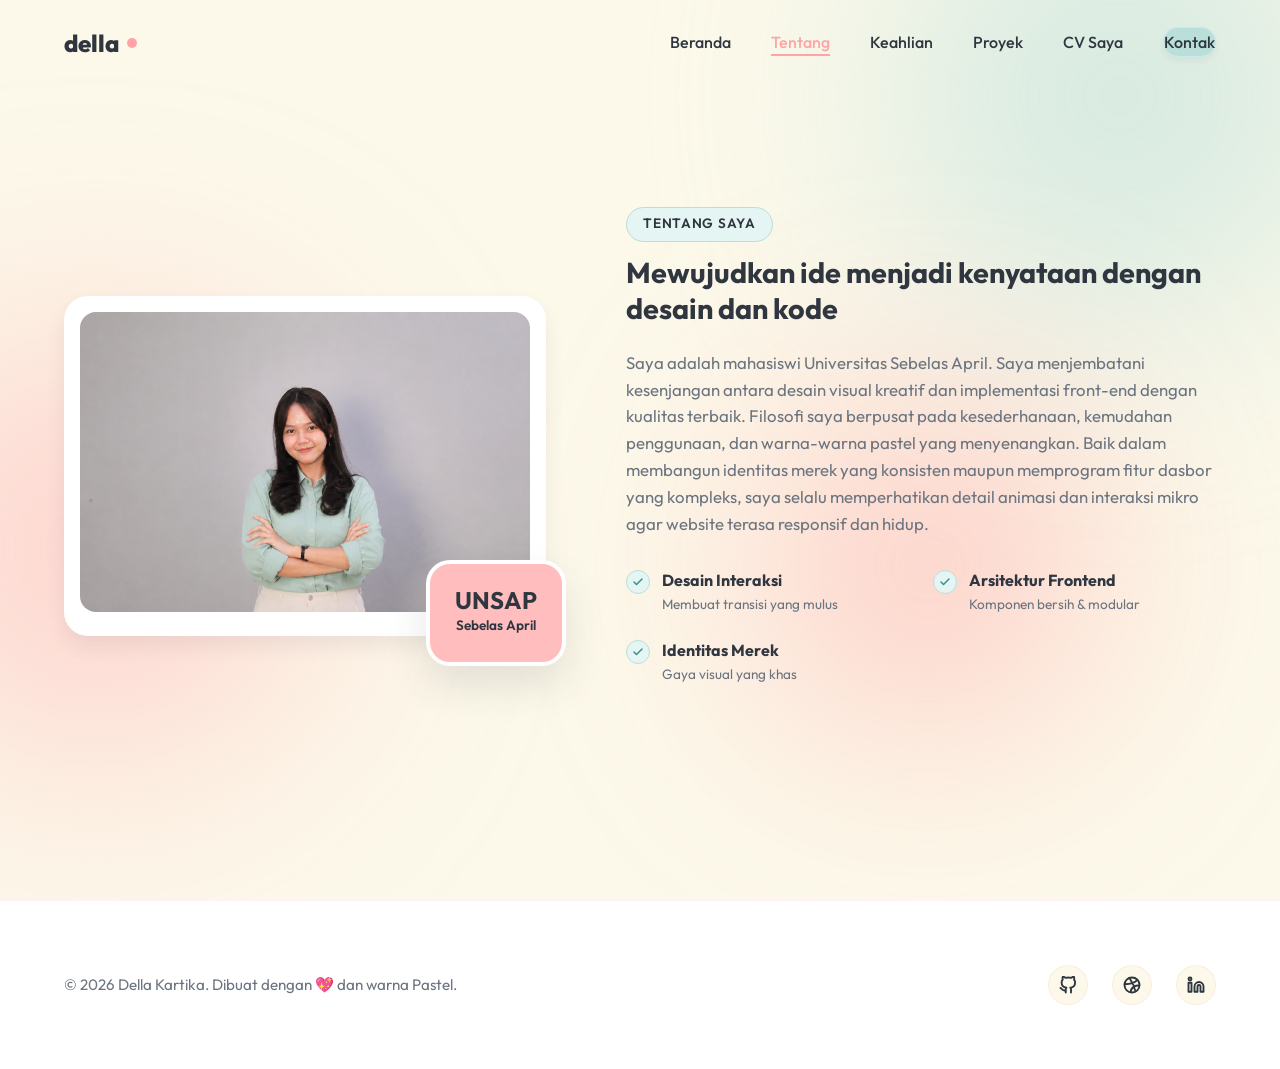
==== commit 0c42cc75: "Pisah portofolio menjadi 10 layar terpisah sesuai mockup Figma" ====
--- a/pastel-portfolio/about.html
+++ b/pastel-portfolio/about.html
@@ -33,6 +33,7 @@
           <li class="nav-item"><a href="about.html" class="active">Tentang</a></li>
           <li class="nav-item"><a href="skill.html">Keahlian</a></li>
           <li class="nav-item"><a href="project.html">Proyek</a></li>
+          <li class="nav-item"><a href="cv.html">CV Saya</a></li>
           <li class="nav-item"><a href="contact.html" class="nav-btn">Kontak</a></li>
         </ul>
       </nav>
@@ -47,8 +48,8 @@
     </div>
   </header>
 
-  <!-- About Section -->
-  <section class="about" id="about" style="padding-top: 10rem;">
+  <!-- About Section (Explore Screen) -->
+  <section class="about" id="about" style="min-height: 100vh; display: flex; align-items: center; padding-top: 10rem; padding-bottom: 8rem;">
     <div class="container">
       <div class="about-grid">
         <div class="about-visual" id="about-visual">
@@ -103,54 +104,6 @@
     </div>
   </section>
 
-  <!-- Experience Section -->
-  <section class="experience" id="experience" style="padding-top: 4rem; padding-bottom: 8rem;">
-    <div class="container">
-      <div class="section-header" id="experience-header">
-        <span class="section-tag">Jalur Karir</span>
-        <h2 class="section-title">Riwayat Pengalaman</h2>
-        <p class="section-desc">Riwayat singkat perjalanan profesional dan kontribusi saya di berbagai bidang proyek.</p>
-      </div>
-      
-      <div class="timeline">
-        
-        <!-- Experience 1 -->
-        <div class="timeline-item timeline-item-left" id="timeline-item-1">
-          <div class="timeline-dot"></div>
-          <div class="timeline-content">
-            <span class="timeline-date">2024 - Sekarang</span>
-            <h3 class="timeline-title">Lead Frontend Developer</h3>
-            <h4 class="timeline-company">Caffeine & Co Labs</h4>
-            <p class="timeline-desc">Bertanggung jawab dalam merancang dashboard pesanan barista yang kompleks, mengimplementasikan manajemen status, mengintegrasikan penyimpanan lokal, dan mengoptimalkan kecepatan rendering.</p>
-          </div>
-        </div>
-
-        <!-- Experience 2 -->
-        <div class="timeline-item timeline-item-right" id="timeline-item-2">
-          <div class="timeline-dot"></div>
-          <div class="timeline-content">
-            <span class="timeline-date">2022 - 2024</span>
-            <h3 class="timeline-title">Desainer UI/UX & Web</h3>
-            <h4 class="timeline-company">Agensi Digital Blush & Bloom</h4>
-            <p class="timeline-desc">Merancang antarmuka e-commerce di Figma dan mengembangkan halaman arahan interaktif menggunakan HTML/CSS vanilla.</p>
-          </div>
-        </div>
-
-        <!-- Experience 3 -->
-        <div class="timeline-item timeline-item-left" id="timeline-item-3">
-          <div class="timeline-dot"></div>
-          <div class="timeline-content">
-            <span class="timeline-date">2020 - 2022</span>
-            <h3 class="timeline-title">Junior Web Developer</h3>
-            <h4 class="timeline-company">BPSK Sumedang Tech Group</h4>
-            <p class="timeline-desc">Memprogram dashboard admin backend, mengintegrasikan migrasi database SQLite, serta membangun alur pengaduan konsumen yang bersih.</p>
-          </div>
-        </div>
-
-      </div>
-    </div>
-  </section>
-
   <!-- Footer Section -->
   <footer>
     <div class="container">
